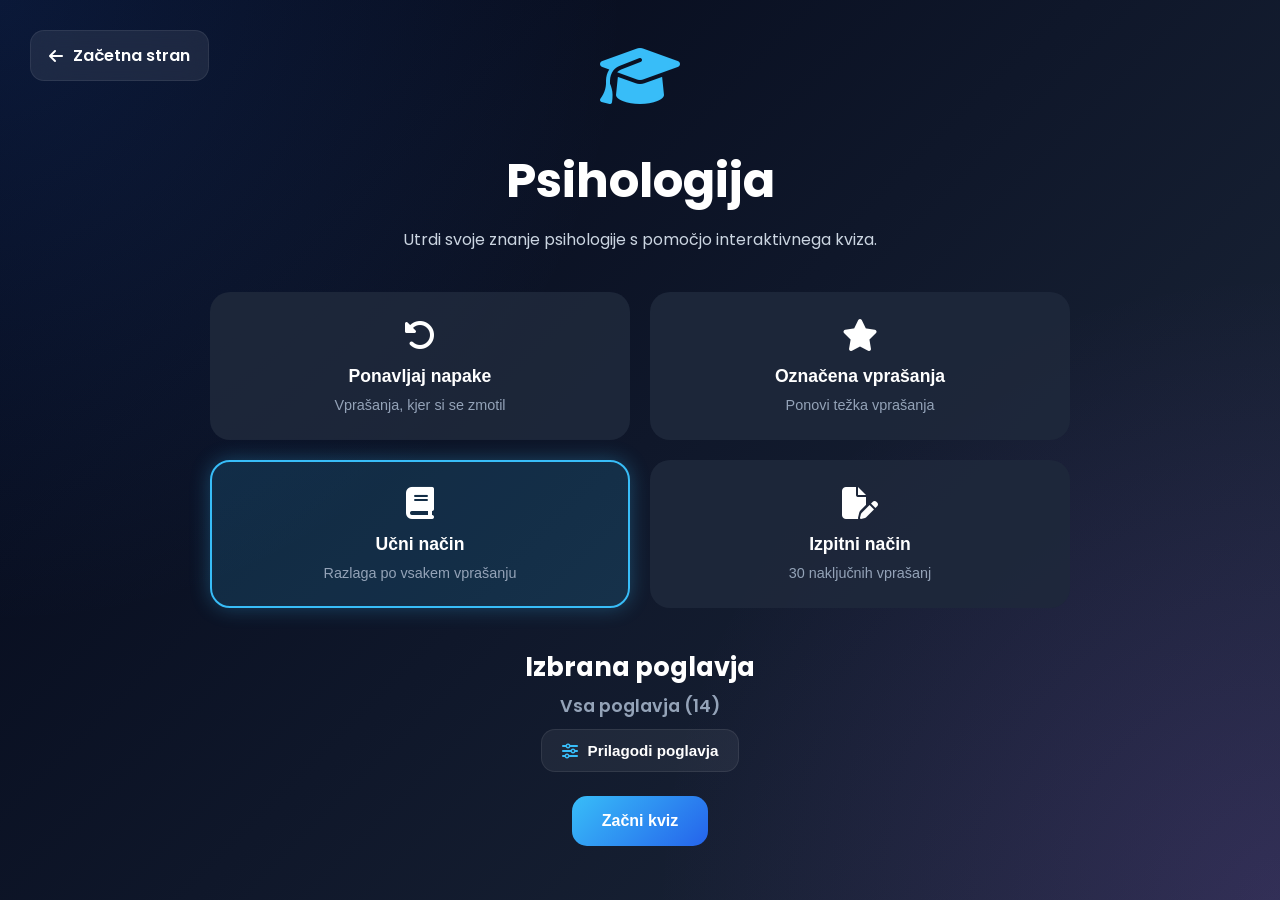
==== psihologija.html @ 47da4050 "Dodana psihologija" ====
<!doctype html>
<html lang="sl">
  <head>
    <meta charset="UTF-8" />
    <meta name="viewport" content="width=device-width, initial-scale=1.0" />
    <title>IV Study Hub | Psihologija</title>

    <!-- CSS -->
    <link rel="stylesheet" href="style.css" />
    <link rel="stylesheet" href="modal.css" />
    <link rel="icon" type="image/x-icon" href="/assets/favicon.ico" />

    <!-- Google Font -->
    <link
      href="https://fonts.googleapis.com/css2?family=Poppins:wght@300;400;500;600;700&display=swap"
      rel="stylesheet"
    />

    <!-- Ikone -->
    <link
      rel="stylesheet"
      href="https://cdnjs.cloudflare.com/ajax/libs/font-awesome/6.7.2/css/all.min.css"
    />
  </head>

  <body>
    <div class="background"></div>

    <div class="container">
      <a href="index.html" class="back-home">
        <i class="fa-solid fa-arrow-left"></i>
        <span>Začetna stran</span>
      </a>
      <!-- Začetni zaslon -->
      <div class="start-screen" id="startScreen">
        <div class="logo">
          <i class="fa-solid fa-graduation-cap"></i>
        </div>

        <h1>Psihologija</h1>

        <p class="subtitle">
          Utrdi svoje znanje psihologije s pomočjo interaktivnega kviza.
        </p>

        <div class="game-modes">
          <button class="mode-btn" id="mistakesBtn">
            <i class="fa-solid fa-rotate-left"></i>
            Ponavljaj napake
            <span>Vprašanja, kjer si se zmotil</span>
          </button>

          <button class="mode-btn" id="favoritesModeBtn">
            <i class="fa-solid fa-star"></i>
            Označena vprašanja
            <span>Ponovi težka vprašanja</span>
          </button>

          <button class="mode-btn" id="studyModeBtn">
            <i class="fa-solid fa-book"></i>
            Učni način
            <span>Razlaga po vsakem vprašanju</span>
          </button>

          <button class="mode-btn" id="examModeBtn">
            <i class="fa-solid fa-file-pen"></i>
            Izpitni način
            <span>30 naključnih vprašanj</span>
          </button>
        </div>

        <div class="category-selector">
          <div class="selected-categories">
            <h3>Izbrana poglavja</h3>
            <p id="selectedCount">Vsa poglavja (14)</p>
          </div>

          <button class="customize-btn" id="openCategoriesBtn">
            <i class="fa-solid fa-sliders"></i>
            <span>Prilagodi poglavja</span>
          </button>
        </div>

        <button class="start-btn" id="startBtn">Začni kviz</button>
      </div>

      <!-- Glavni kviz -->
      <div class="quiz-screen hidden" id="quizScreen">
        <div class="quiz-header">
          <div class="quiz-info">
            <div class="info-box">
              <span>Vprašanje</span>
              <strong id="questionCounter"> 1 / 30 </strong>
            </div>

            <div class="info-box">
              <span>Točke</span>
              <strong id="score"> 0 </strong>
            </div>

            <div class="info-box">
              <span>Kategorija</span>
              <strong id="categoryName"> Osnove </strong>
            </div>
          </div>

          <div class="progress-container">
            <div class="progress-bar">
              <div class="progress-fill" id="progressFill"></div>
            </div>
          </div>
        </div>

        <div class="quiz-card">
          <h2 id="question">Tukaj bo vprašanje...</h2>

          <div class="options-container" id="optionsContainer">
            <!-- JS vstavi odgovore -->
          </div>

          <div class="feedback" id="feedback"></div>

          <div class="explanation hidden" id="explanation">
            <!-- Razlaga -->
          </div>
          <div class="quiz-actions">
            <button id="quitBtn">⬅ Končaj kviz</button>
            <button id="favoriteBtn">☆ Označi vprašanje</button>
          </div>
          <button class="next-btn hidden" id="nextBtn">
            Naslednje vprašanje
          </button>
        </div>
      </div>

      <!-- Končni rezultat -->
      <div class="result-screen hidden" id="resultScreen">
        <div class="result-card">
          <div class="result-icon">
            <i class="fa-solid fa-trophy"></i>
          </div>

          <h1>Konec kviza!</h1>

          <p class="final-score" id="finalScore">0 / 30</p>

          <p class="grade" id="grade">Odlično!</p>

          <div class="result-buttons">
            <button id="restartBtn">Igraj znova</button>

            <button id="homeBtn">Domov</button>
          </div>
        </div>
      </div>
    </div>

    <!------Modal------>
    <div class="modal-overlay" id="categoriesModal">
      <div class="modal-content">
        <div class="modal-header">
          <h2>Izberi poglavja</h2>

          <button class="close-modal" id="closeCategoriesBtn">✕</button>
        </div>

        <div class="categories-grid">
          <label>
            <input type="checkbox" value="uvod" checked />
            <span>Uvod v psihologijo</span>
          </label>

          <label>
            <input type="checkbox" value="zivcni" checked />
            <span>Živčni sistem</span>
          </label>

          <label>
            <input type="checkbox" value="zaznavanje" checked />
            <span>Zaznavanje</span>
          </label>

          <label>
            <input type="checkbox" value="spanje" checked />
            <span>Spanje in zavest</span>
          </label>

          <label>
            <input type="checkbox" value="spomin" checked />
            <span>Pozornost in spomin</span>
          </label>

          <label>
            <input type="checkbox" value="custva" checked />
            <span>Čustva</span>
          </label>

          <label>
            <input type="checkbox" value="ucenje" checked />
            <span>Učenje</span>
          </label>

          <label>
            <input type="checkbox" value="laganje" checked />
            <span>Laganje in poligraf</span>
          </label>

          <label>
            <input type="checkbox" value="misljenje" checked />
            <span>Mišljenje</span>
          </label>

          <label>
            <input type="checkbox" value="socialna" checked />
            <span>Socialna psihologija</span>
          </label>

          <label>
            <input type="checkbox" value="motivacija" checked />
            <span>Motivacija</span>
          </label>

          <label>
            <input type="checkbox" value="psihopatologija" checked />
            <span>Psihopatologija</span>
          </label>

          <label>
            <input type="checkbox" value="osebnost" checked />
            <span>Osebnost</span>
          </label>

          <label>
            <input type="checkbox" value="inteligentnost" checked />
            <span>Inteligentnost</span>
          </label>
        </div>

        <div class="modal-actions">
          <button id="selectAllBtn" class="secondary-btn">Izberi vse</button>

          <button id="clearAllBtn" class="secondary-btn">Počisti</button>

          <button id="saveCategoriesBtn" class="save-btn">Shrani</button>
        </div>
      </div>
    </div>

    <!-- JavaScript -->
    <script src="psihologija.js"></script>
    <script src="script.js"></script>
  </body>
</html>
---- style.css ----
/* ===== RESET ===== */

* {
  margin: 0;
  padding: 0;
  box-sizing: border-box;
}

body {
  font-family: "Poppins", sans-serif;
  min-height: 100vh;
  overflow-x: hidden;
  color: white;
  background: #0f172a;
}

/* ===== OZADJE ===== */

.background {
  position: fixed;
  inset: 0;
  z-index: -1;

  background:
    radial-gradient(
      circle at top left,
      rgba(59, 130, 246, 0.15),
      transparent 40%
    ),
    radial-gradient(
      circle at bottom right,
      rgba(168, 85, 247, 0.15),
      transparent 40%
    ),
    linear-gradient(135deg, #020617, #0f172a, #1e293b);
}

/* ===== FVV STUDY HUB ===== */

.subject-btn {
  text-decoration: none;
  text-align: center;
}

.subject-btn i {
  display: block;
  font-size: 2rem;
  margin-bottom: 15px;
}

.subject-btn span {
  display: block;
  margin-top: 10px;
}

.subject-btn.disabled {
  opacity: 0.5;
  cursor: not-allowed;
}

.subject-btn.disabled:hover {
  transform: none;
  border-color: transparent;
}

.home-container h1,
.start-screen h1 {
  font-size: 3rem;
  margin-bottom: 10px;
}

.home-container .subtitle,
.subtitle {
  margin-bottom: 40px;
}

.best-score {
  margin-top: 20px;
  text-align: center;

  color: #94a3b8;
  font-size: 0.95rem;
}

/* ===== CONTAINER ===== */

.container {
  width: 100%;
  max-width: 900px;
  margin: auto;
  padding: 30px 20px;
}

.hidden {
  display: none;
}

/* ===== ZAČETNI ZASLON ===== */

.start-screen {
  text-align: center;
  animation: fadeIn 0.5s ease;
}

.logo {
  font-size: 4rem;
  color: #38bdf8;

  margin-bottom: 20px;
}

.subtitle {
  color: #cbd5e1;
}

/* ===== NAČINI ===== */

.game-modes {
  display: grid;
  grid-template-columns: 1fr 1fr;

  gap: 20px;

  margin-bottom: 40px;
}

.mode-btn {
  position: relative;

  background: rgba(30, 41, 59, 0.9);
  color: white;

  border: 2px solid transparent;
  border-radius: 20px;

  padding: 25px;

  cursor: pointer;

  font-size: 1.1rem;
  font-weight: 600;

  transition: 0.3s;
}

.mode-btn i {
  display: block;

  font-size: 2rem;

  margin-bottom: 15px;
}

.mode-btn span {
  display: block;

  margin-top: 10px;

  color: #94a3b8;

  font-size: 0.9rem;
  font-weight: 400;
}

.mode-btn:hover {
  transform: translateY(-5px);
  border-color: #38bdf8;
}

.mode-btn.active {
  border-color: #38bdf8;

  background: rgba(56, 189, 248, 0.15);

  box-shadow: 0 0 20px rgba(56, 189, 248, 0.3);
}

/* ===== GUMBI ===== */

.start-btn,
.next-btn,
.result-buttons button {
  background: linear-gradient(135deg, #38bdf8, #2563eb);

  color: white;

  border: none;
  border-radius: 15px;

  padding: 16px 30px;

  font-size: 1rem;
  font-weight: 600;

  cursor: pointer;

  transition: 0.3s;
}

.start-btn:hover,
.next-btn:hover,
.result-buttons button:hover {
  transform: translateY(-3px);

  box-shadow: 0 10px 25px rgba(37, 99, 235, 0.4);
}

/* ===== KVIZ HEADER ===== */

.quiz-header {
  margin-bottom: 30px;
}

.quiz-info {
  display: flex;
  justify-content: space-between;

  gap: 20px;

  margin-bottom: 20px;
}

.info-box {
  flex: 1;

  padding: 15px;

  text-align: center;

  background: rgba(30, 41, 59, 0.9);

  border-radius: 15px;
}

.info-box span {
  display: block;

  color: #94a3b8;

  font-size: 0.9rem;
}

.info-box strong {
  font-size: 1.3rem;
}

/* ===== PROGRESS ===== */

.progress-container {
  width: 100%;
}

.progress-bar {
  height: 12px;

  overflow: hidden;

  background: #1e293b;

  border-radius: 999px;
}

.progress-fill {
  height: 100%;
  width: 0;

  background: linear-gradient(90deg, #38bdf8, #2563eb);

  transition: width 0.4s ease;
}

/* ===== KARTICE ===== */

.quiz-card,
.result-card {
  padding: 40px;

  background: rgba(30, 41, 59, 0.95);

  border-radius: 25px;

  animation: fadeIn 0.4s ease;
}

.quiz-card h2 {
  margin-bottom: 30px;

  line-height: 1.5;
}

/* ===== ODGOVORI ===== */

.options-container {
  display: flex;
  flex-direction: column;

  gap: 15px;
}

.option-btn {
  padding: 18px;

  text-align: left;

  background: #334155;
  color: white;

  border: none;
  border-radius: 16px;

  font-size: 1rem;

  cursor: pointer;

  transition: 0.25s;
}

.option-btn:hover {
  transform: translateX(5px);

  background: #475569;
}

.option-btn.correct {
  background: #22c55e;
}

.option-btn.wrong {
  background: #ef4444;
}

.option-btn:disabled {
  cursor: default;
}

/* ===== POVRATNA INFORMACIJA ===== */

.feedback {
  margin-top: 25px;

  font-size: 1.2rem;
  font-weight: 600;
}

.explanation {
  margin-top: 20px;

  padding: 20px;

  background: rgba(15, 23, 42, 0.7);

  border-radius: 15px;

  color: #cbd5e1;

  line-height: 1.7;
}

.next-btn {
  margin-top: 25px;
}

/* ===== REZULTATI ===== */

.result-screen {
  text-align: center;
}

.result-icon {
  font-size: 5rem;

  color: gold;

  margin-bottom: 20px;
}

.final-score {
  margin: 20px 0;

  font-size: 3rem;
  font-weight: 700;
}

.grade {
  margin-bottom: 30px;

  color: #38bdf8;

  font-size: 1.5rem;
}

.result-buttons {
  display: flex;
  justify-content: center;

  gap: 15px;
}

/* ===== AKCIJSKI GUMBI ===== */

.quiz-actions {
  display: flex;
  gap: 10px;

  margin-top: 20px;
}

#favoriteBtn,
#quitBtn {
  flex: 1;

  min-width: 0;

  padding: 12px 10px;

  border: none;
  border-radius: 12px;

  font-size: 0.9rem;
  font-weight: 600;

  cursor: pointer;

  transition: all 0.25s ease;
}

#favoriteBtn {
  background: rgba(245, 158, 11, 0.15);
  color: #fbbf24;
}

#favoriteBtn:hover {
  background: rgba(245, 158, 11, 0.25);

  transform: translateY(-2px);
}

#quitBtn {
  background: rgba(239, 68, 68, 0.12);
  color: #f87171;
}

#quitBtn:hover {
  background: rgba(239, 68, 68, 0.2);

  transform: translateY(-2px);
}

#favoriteBtn:active,
#quitBtn:active {
  transform: translateY(0);
}

/* ===== STATISTIKA ===== */

.stats {
  margin-top: 30px;

  padding: 20px;

  background: rgba(15, 23, 42, 0.6);

  border-radius: 18px;

  text-align: left;
}

.stats h3 {
  margin-bottom: 15px;

  color: #38bdf8;
}

.stats-row {
  display: flex;
  justify-content: space-between;

  margin: 10px 0;
}

/* ===== PRAZEN ZASLON ===== */

.empty-state {
  padding: 30px;

  text-align: center;

  color: #cbd5e1;
}

.empty-state i {
  font-size: 3rem;

  margin-bottom: 15px;

  color: #f59e0b;
}

/* ===== NAZAJ DOMOV ===== */

.back-home {
  position: absolute;
  top: 30px;
  left: 30px;

  display: flex;
  align-items: center;
  gap: 10px;

  padding: 12px 18px;

  color: white;
  text-decoration: none;

  font-size: 1rem;
  font-weight: 600;

  background: rgba(255, 255, 255, 0.08);

  border: 1px solid rgba(255, 255, 255, 0.08);

  border-radius: 14px;

  backdrop-filter: blur(12px);

  transition: all 0.25s ease;

  z-index: 100;
}

.back-home:hover {
  transform: translateX(-4px);

  background: rgba(255, 255, 255, 0.14);
}

.back-home i {
  font-size: 1rem;
}

/* ===== IZBRANA POGLAVJA ===== */

.selected-categories h3 {
  margin-bottom: 6px;

  font-size: 1.6rem;
}

.selected-categories p {
  color: #94a3b8;

  font-size: 1.1rem;
  font-weight: 600;
}

/* ===== PRILAGODI POGLAVJA ===== */

.customize-btn {
  display: inline-flex;
  align-items: center;
  gap: 10px;

  margin-top: 10px;
  margin-bottom: 24px;

  padding: 12px 20px;

  background: rgba(255, 255, 255, 0.06);

  border: 1px solid rgba(255, 255, 255, 0.08);

  border-radius: 14px;

  color: white;

  font-size: 0.95rem;
  font-weight: 600;

  cursor: pointer;

  transition: all 0.25s ease;
}

.customize-btn:hover {
  background: rgba(255, 255, 255, 0.12);

  border-color: rgba(56, 189, 248, 0.35);

  transform: translateY(-2px);
}

.customize-btn i {
  color: #38bdf8;

  font-size: 1rem;
}

/* ===== ANIMACIJE ===== */

@keyframes fadeIn {
  from {
    opacity: 0;
    transform: translateY(20px);
  }

  to {
    opacity: 1;
    transform: translateY(0);
  }
}

/* ===== MOBILNE NAPRAVE ===== */

@media (max-width: 768px) {
  .start-screen h1 {
    font-size: 2.2rem;
  }

  .game-modes {
    grid-template-columns: 1fr;
  }

  .quiz-info {
    flex-direction: column;
  }

  .quiz-card,
  .result-card {
    padding: 25px;
  }

  .quiz-card {
    margin: 15px;

    padding: 25px 20px;

    border-radius: 24px;
  }

  #question {
    font-size: 2rem;

    line-height: 1.3;
  }

  .result-buttons {
    flex-direction: column;
  }

  .stats-grid {
    grid-template-columns: repeat(3, 1fr);

    gap: 10px;
  }

  .stat-card {
    padding: 15px 10px;
  }

  .stat-card h3 {
    font-size: 0.9rem;
  }

  .stat-card span {
    font-size: 2rem;
  }

  .option-container.truefalse {
    display: grid;

    grid-template-columns: 1fr 1fr;

    gap: 12px;
  }

  .back-home {
    top: 20px;
    left: 20px;

    padding: 10px 14px;

    font-size: 0.9rem;
  }

  .back-home span {
    display: none;
  }
}
---- modal.css ----
.modal-overlay {
  position: fixed;
  inset: 0;

  display: flex;
  justify-content: center;
  align-items: center;

  opacity: 0;
  visibility: hidden;
  pointer-events: none;

  background: rgba(0, 0, 0, 0.6);

  z-index: 1000;

  transition:
    opacity 0.18s ease,
    visibility 0.18s ease;
}

.modal-overlay.active {
  opacity: 1;
  visibility: visible;
  pointer-events: auto;
}

.modal-content {
  width: 90%;
  max-width: 850px;

  background: rgba(20, 33, 61, 0.95);

  border-radius: 28px;

  padding: 35px;

  border: 1px solid rgba(255, 255, 255, 0.08);

  box-shadow: 0 25px 60px rgba(0, 0, 0, 0.45);

  backdrop-filter: blur(18px);

  transform: translateY(12px) scale(0.98);

  opacity: 0;

  transition:
    transform 0.2s ease,
    opacity 0.2s ease;
}

.modal-overlay.active .modal-content {
  transform: translateY(0) scale(1);

  opacity: 1;
}

.modal-header {
  display: flex;
  justify-content: space-between;
  align-items: center;

  margin-bottom: 30px;
}

.modal-header h2 {
  font-size: 2rem;
  font-weight: 700;
}

.close-modal {
  width: 44px;
  height: 44px;

  border: none;
  border-radius: 14px;

  background: rgba(255, 255, 255, 0.05);

  color: white;

  font-size: 1.4rem;

  cursor: pointer;

  transition:
    background-color 0.18s ease,
    transform 0.18s ease;
}

.close-modal:hover {
  background: rgba(255, 255, 255, 0.12);
  transform: scale(1.05);
}

.categories-grid {
  display: grid;

  grid-template-columns: repeat(2, 1fr);

  gap: 18px;
}

.categories-grid input {
  position: absolute;
  opacity: 0;
  pointer-events: none;
}

.categories-grid label {
  cursor: pointer;
}

.categories-grid span {
  display: flex;
  align-items: center;
  gap: 14px;

  width: 100%;

  padding: 18px 22px;

  border-radius: 18px;

  background: rgba(255, 255, 255, 0.05);

  border: 2px solid transparent;

  transition:
    background-color 0.18s ease,
    border-color 0.18s ease,
    transform 0.18s ease;
}

.categories-grid span:hover {
  background: rgba(255, 255, 255, 0.075);

  transform: translateY(-1px);
}

.categories-grid span::before {
  content: "";

  width: 24px;
  height: 24px;

  border-radius: 8px;

  border: 2px solid rgba(255, 255, 255, 0.25);

  display: flex;
  align-items: center;
  justify-content: center;

  font-size: 14px;
  font-weight: 700;

  transition:
    background-color 0.18s ease,
    border-color 0.18s ease,
    transform 0.18s ease;

  flex-shrink: 0;
}

.categories-grid input:checked + span {
  border-color: rgba(56, 189, 248, 0.45);

  background: rgba(56, 189, 248, 0.12);
}

.categories-grid input:checked + span::before {
  transform: scale(1.05);
  content: "✓";

  background: linear-gradient(135deg, #38bdf8, #2563eb);

  border-color: transparent;

  color: white;
}

.modal-actions {
  display: flex;
  justify-content: flex-end;

  gap: 12px;

  margin-top: 35px;
}

.modal-actions button {
  padding: 14px 24px;

  border: none;
  border-radius: 14px;

  font-size: 0.95rem;
  font-weight: 600;

  cursor: pointer;

  transition:
    background-color 0.18s ease,
    transform 0.18s ease,
    box-shadow 0.18s ease;
}

.secondary-btn {
  background: rgba(255, 255, 255, 0.08);

  color: white;
}

.secondary-btn:hover {
  background: rgba(255, 255, 255, 0.14);

  transform: translateY(-1px);
}

.save-btn {
  background: linear-gradient(135deg, #38bdf8, #2563eb);

  color: white;

  box-shadow: 0 10px 25px rgba(37, 99, 235, 0.35);
}

.save-btn:hover {
  transform: translateY(-1px);

  box-shadow: 0 12px 24px rgba(37, 99, 235, 0.4);
}

.categories-grid label:active span,
.modal-actions button:active,
.close-modal:active {
  transform: scale(0.98);
}

@media (max-width: 768px) {
  .modal-content {
    padding: 25px;
  }

  .categories-grid {
    grid-template-columns: 1fr;
  }

  .modal-actions {
    flex-direction: column;
  }

  .modal-actions button {
    width: 100%;
  }
}
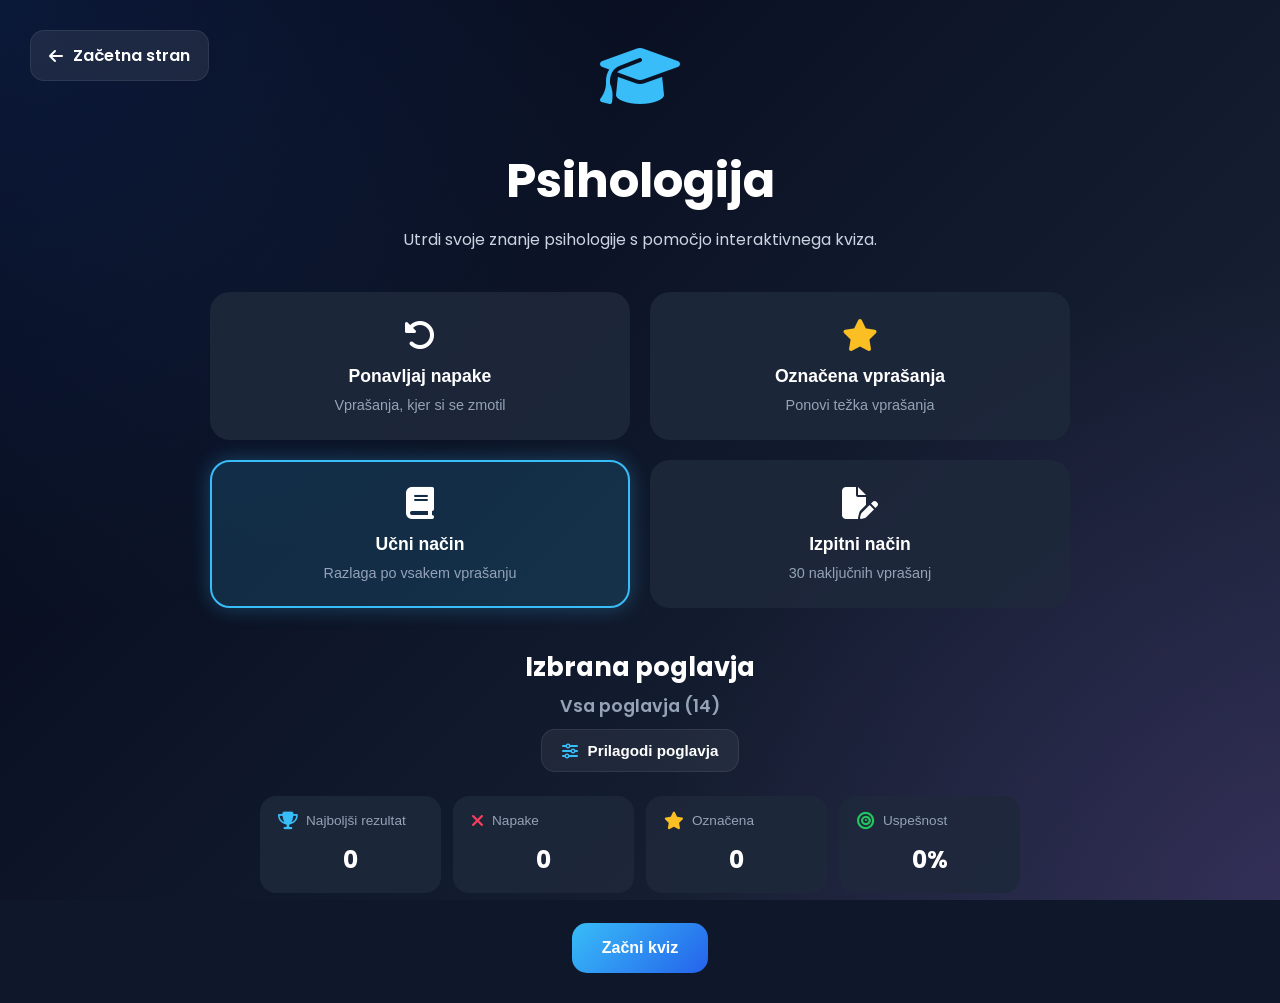
==== commit 3a52e1d2: "Izboljsava postavitve" ====
--- a/psihologija.html
+++ b/psihologija.html
@@ -3,7 +3,7 @@
   <head>
     <meta charset="UTF-8" />
     <meta name="viewport" content="width=device-width, initial-scale=1.0" />
-    <title>IV Study Hub | Psihologija</title>
+    <title>IV Study | Psihologija</title>
 
     <!-- CSS -->
     <link rel="stylesheet" href="style.css" />
@@ -81,29 +81,77 @@
           </button>
         </div>
 
+        <div class="dashboard">
+          <div class="dashboard-card">
+            <div class="dashboard-top">
+              <i class="fa-solid fa-trophy"></i>
+              <span>Najboljši rezultat</span>
+            </div>
+
+            <strong id="dashboardBest">0</strong>
+          </div>
+
+          <div class="dashboard-card">
+            <div class="dashboard-top">
+              <i class="fa-solid fa-xmark"></i>
+              <span>Napake</span>
+            </div>
+
+            <strong id="dashboardMistakes">0</strong>
+          </div>
+
+          <div class="dashboard-card">
+            <div class="dashboard-top">
+              <i class="fa-solid fa-star"></i>
+              <span>Označena</span>
+            </div>
+
+            <strong id="dashboardFavorites">0</strong>
+          </div>
+
+          <div class="dashboard-card">
+            <div class="dashboard-top">
+              <i class="fa-solid fa-bullseye"></i>
+              <span>Uspešnost</span>
+            </div>
+
+            <strong id="dashboardAccuracy">0%</strong>
+          </div>
+        </div>
+
         <button class="start-btn" id="startBtn">Začni kviz</button>
       </div>
 
       <!-- Glavni kviz -->
       <div class="quiz-screen hidden" id="quizScreen">
         <div class="quiz-header">
-          <div class="quiz-info">
-            <div class="info-box">
-              <span>Vprašanje</span>
-              <strong id="questionCounter"> 1 / 30 </strong>
-            </div>
-
-            <div class="info-box">
-              <span>Točke</span>
-              <strong id="score"> 0 </strong>
-            </div>
-
-            <div class="info-box">
-              <span>Kategorija</span>
-              <strong id="categoryName"> Osnove </strong>
-            </div>
-          </div>
-
+          <div class="quiz-top-row">
+            <div class="quiz-info">
+              <div class="info-box">
+                <span>Vprašanje</span>
+                <strong id="questionCounter"> 1 / 30 </strong>
+              </div>
+
+              <div class="info-box">
+                <span>Točke</span>
+                <strong id="score"> 0 </strong>
+              </div>
+
+              <div class="info-box">
+                <span>Kategorija</span>
+                <strong id="categoryName"> Osnove </strong>
+              </div>
+            </div>
+
+            <div class="header-actions">
+              <button id="favoriteBtn" class="action-btn favorite-btn">
+                <i class="fa-regular fa-star"></i>
+              </button>
+              <button id="quitBtn" class="action-btn quit-btn">
+                <i class="fa-solid fa-xmark"></i>
+              </button>
+            </div>
+          </div>
           <div class="progress-container">
             <div class="progress-bar">
               <div class="progress-fill" id="progressFill"></div>
@@ -122,10 +170,6 @@
 
           <div class="explanation hidden" id="explanation">
             <!-- Razlaga -->
-          </div>
-          <div class="quiz-actions">
-            <button id="quitBtn">⬅ Končaj kviz</button>
-            <button id="favoriteBtn">☆ Označi vprašanje</button>
           </div>
           <button class="next-btn hidden" id="nextBtn">
             Naslednje vprašanje
--- a/style.css
+++ b/style.css
@@ -35,7 +35,7 @@
     linear-gradient(135deg, #020617, #0f172a, #1e293b);
 }
 
-/* ===== FVV STUDY HUB ===== */
+/* ===== FVV STUDY ===== */
 
 .subject-btn {
   text-decoration: none;
@@ -211,10 +211,104 @@
   margin-bottom: 30px;
 }
 
+.quiz-top-row {
+  display: flex;
+  justify-content: space-between;
+  align-items: flex-start;
+  gap: 16px;
+}
+
+.header-actions {
+  justify-content: center;
+  margin-top: 16px;
+  display: flex;
+  gap: 10px;
+  flex-shrink: 0;
+}
+
+.header-actions button {
+  width: 48px;
+  height: 48px;
+
+  border: none;
+  border-radius: 14px;
+
+  cursor: pointer;
+
+  display: flex;
+  align-items: center;
+  justify-content: center;
+
+  font-size: 1.1rem;
+
+  transition: 0.2s ease;
+}
+
+#favoriteBtn {
+  background: rgba(245, 158, 11, 0.12);
+  color: #fbbf24;
+}
+
+#favoriteBtn:hover {
+  background: rgba(245, 158, 11, 0.22);
+}
+
+#quitBtn {
+  background: rgba(239, 68, 68, 0.12);
+  color: #f87171;
+}
+
+#quitBtn:hover {
+  background: rgba(239, 68, 68, 0.22);
+}
+
+.header-actions button:hover {
+  transform: translateY(-2px);
+}
+
+.favorite-btn {
+  transition:
+    background 0.2s ease,
+    transform 0.15s ease;
+}
+
+.favorite-btn i {
+  transition:
+    color 0.2s ease,
+    transform 0.25s ease;
+}
+
+.favorite-btn:active {
+  transform: scale(0.95);
+}
+
+.favorite-btn.active {
+  background: rgba(255, 193, 7, 0.15);
+}
+
+.favorite-btn.active i {
+  color: #ffc107;
+  transform: scale(1.2);
+  animation: starPop 0.3s ease;
+}
+
+@keyframes starPop {
+  0% {
+    transform: scale(0.8) rotate(-15deg);
+  }
+
+  50% {
+    transform: scale(1.35) rotate(10deg);
+  }
+
+  100% {
+    transform: scale(1.2) rotate(0deg);
+  }
+}
+
 .quiz-info {
   display: flex;
-  justify-content: space-between;
-
+  flex: 1;
   gap: 20px;
 
   margin-bottom: 20px;
@@ -298,6 +392,8 @@
 }
 
 .option-btn {
+  position: relative;
+  overflow: hidden;
   padding: 18px;
 
   text-align: left;
@@ -312,27 +408,51 @@
 
   cursor: pointer;
 
-  transition: 0.25s;
+  transition:
+    background-color 0.2s ease,
+    transform 0.15s ease,
+    box-shadow 0.2s ease;
 }
 
 .option-btn:hover {
   transform: translateX(5px);
-
   background: #475569;
 }
 
+.option-btn:active {
+  transform: scale(0.98);
+}
+
 .option-btn.correct {
-  background: #22c55e;
+  background: #0a361a;
+  animation: answerReveal 0.35s ease;
 }
 
 .option-btn.wrong {
-  background: #ef4444;
+  background: #631414;
+  animation: answerReveal 0.35s ease;
 }
 
 .option-btn:disabled {
   cursor: default;
 }
 
+@keyframes answerReveal {
+  0% {
+    transform: scale(0.96);
+    opacity: 0.8;
+  }
+
+  60% {
+    transform: scale(1.02);
+  }
+
+  100% {
+    transform: scale(1);
+    opacity: 1;
+  }
+}
+
 /* ===== POVRATNA INFORMACIJA ===== */
 
 .feedback {
@@ -358,6 +478,20 @@
 
 .next-btn {
   margin-top: 25px;
+}
+
+.next-btn {
+  opacity: 0;
+  transform: translateY(10px);
+
+  transition:
+    opacity 0.25s ease,
+    transform 0.25s ease;
+}
+
+.next-btn.show {
+  opacity: 1;
+  transform: translateY(0);
 }
 
 /* ===== REZULTATI ===== */
@@ -394,61 +528,6 @@
   justify-content: center;
 
   gap: 15px;
-}
-
-/* ===== AKCIJSKI GUMBI ===== */
-
-.quiz-actions {
-  display: flex;
-  gap: 10px;
-
-  margin-top: 20px;
-}
-
-#favoriteBtn,
-#quitBtn {
-  flex: 1;
-
-  min-width: 0;
-
-  padding: 12px 10px;
-
-  border: none;
-  border-radius: 12px;
-
-  font-size: 0.9rem;
-  font-weight: 600;
-
-  cursor: pointer;
-
-  transition: all 0.25s ease;
-}
-
-#favoriteBtn {
-  background: rgba(245, 158, 11, 0.15);
-  color: #fbbf24;
-}
-
-#favoriteBtn:hover {
-  background: rgba(245, 158, 11, 0.25);
-
-  transform: translateY(-2px);
-}
-
-#quitBtn {
-  background: rgba(239, 68, 68, 0.12);
-  color: #f87171;
-}
-
-#quitBtn:hover {
-  background: rgba(239, 68, 68, 0.2);
-
-  transform: translateY(-2px);
-}
-
-#favoriteBtn:active,
-#quitBtn:active {
-  transform: translateY(0);
 }
 
 /* ===== STATISTIKA ===== */
@@ -595,6 +674,52 @@
   font-size: 1rem;
 }
 
+.review-section {
+  margin-top: 35px;
+
+  text-align: left;
+}
+
+.review-section h3 {
+  margin-bottom: 20px;
+
+  color: #38bdf8;
+}
+
+.review-item {
+  margin-bottom: 20px;
+
+  padding: 20px;
+
+  border-radius: 16px;
+
+  background: rgba(15, 23, 42, 0.7);
+}
+
+.review-item h4 {
+  margin-bottom: 15px;
+
+  color: #f87171;
+}
+
+.review-item p {
+  margin-bottom: 12px;
+
+  line-height: 1.6;
+}
+
+.review-explanation {
+  margin-top: 15px;
+
+  padding: 15px;
+
+  border-radius: 12px;
+
+  background: rgba(30, 41, 59, 0.8);
+
+  color: #cbd5e1;
+}
+
 /* ===== ANIMACIJE ===== */
 
 @keyframes fadeIn {
@@ -638,7 +763,7 @@
   }
 
   #question {
-    font-size: 2rem;
+    font-size: 1.5rem;
 
     line-height: 1.3;
   }
@@ -685,4 +810,186 @@
   .back-home span {
     display: none;
   }
-}
+
+  .dashboard {
+    grid-template-columns: repeat(2, 1fr);
+
+    gap: 10px;
+  }
+
+  .dashboard-card {
+    padding: 14px;
+  }
+
+  .dashboard-card strong {
+    font-size: 1.7rem;
+  }
+
+  .dashboard-top span {
+    font-size: 0.8rem;
+  }
+  .quiz-top-row {
+    display: grid;
+    grid-template-columns: 1fr auto;
+    align-items: start;
+    gap: 12px;
+    margin-bottom: 15px;
+  }
+
+  .quiz-info {
+    display: grid;
+    grid-template-columns: repeat(3, 1fr);
+    gap: 8px;
+    margin-bottom: 0;
+    margin-top: 10px;
+  }
+
+  .info-box {
+    padding: 12px 8px;
+    border-radius: 14px;
+  }
+
+  .info-box span {
+    font-size: 0.8rem;
+  }
+
+  .info-box strong {
+    font-size: 1rem;
+  }
+
+  .header-actions {
+    display: flex;
+    flex-direction: column;
+    gap: 8px;
+    margin-top: 0;
+
+    width: auto;
+    justify-content: flex-start;
+  }
+
+  .header-actions button {
+    width: 40px;
+    height: 40px;
+    border-radius: 12px;
+  }
+
+  .header-actions i {
+    font-size: 0.95rem;
+  }
+}
+
+/* ===== DASHBOARD ===== */
+
+.dashboard {
+  display: grid;
+  grid-template-columns: repeat(4, 1fr);
+
+  gap: 12px;
+
+  max-width: 760px;
+
+  margin: 0 auto 30px;
+}
+
+.dashboard-card {
+  padding: 16px 18px;
+
+  background: rgba(30, 41, 59, 0.9);
+
+  border-radius: 16px;
+
+  text-align: center;
+
+  transition: 0.25s ease;
+}
+
+.dashboard-card:hover {
+  transform: translateY(-3px);
+
+  background: rgba(40, 51, 69, 0.95);
+}
+
+.dashboard-top {
+  display: flex;
+  align-items: center;
+
+  gap: 8px;
+
+  margin-bottom: 12px;
+}
+
+.dashboard-top i {
+  font-size: 1.1rem;
+}
+
+.dashboard-top span {
+  color: #94a3b8;
+
+  font-size: 0.85rem;
+
+  font-weight: 500;
+}
+
+.dashboard-card strong {
+  display: block;
+
+  font-size: 1.5rem;
+
+  font-weight: 700;
+}
+
+/* Barve ikon */
+
+.fa-trophy {
+  color: #38bdf8;
+}
+
+.fa-xmark {
+  color: #f43f5e;
+}
+
+.fa-star {
+  color: #fbbf24;
+}
+
+.fa-bullseye {
+  color: #22c55e;
+}
+
+/* ===== DASHBOARD MOBILE FIX ====== */
+
+@media (max-width: 768px) {
+  .dashboard {
+    display: grid;
+
+    grid-template-columns: repeat(2, 1fr);
+
+    gap: 10px;
+
+    width: 100%;
+  }
+
+  .dashboard-card {
+    padding: 14px 12px;
+
+    min-width: 0;
+  }
+
+  .dashboard-top {
+    gap: 6px;
+  }
+
+  .dashboard-top i {
+    font-size: 0.9rem;
+  }
+
+  .dashboard-top span {
+    font-size: 0.75rem;
+
+    line-height: 1.2;
+  }
+
+  .dashboard-card strong {
+    font-size: 1.6rem;
+  }
+}
--- a/modal.css
+++ b/modal.css
@@ -28,6 +28,10 @@
 .modal-content {
   width: 90%;
   max-width: 850px;
+  max-height: 90vh;
+  overflow-y: auto;
+  scrollbar-width: none;
+  -ms-overflow-style: none;
 
   background: rgba(20, 33, 61, 0.95);
 
@@ -39,7 +43,7 @@
 
   box-shadow: 0 25px 60px rgba(0, 0, 0, 0.45);
 
-  backdrop-filter: blur(18px);
+  background: #16213d;
 
   transform: translateY(12px) scale(0.98);
 
@@ -48,6 +52,10 @@
   transition:
     transform 0.2s ease,
     opacity 0.2s ease;
+}
+
+.modal-content::-webkit-scrollbar {
+  display: none;
 }
 
 .modal-overlay.active .modal-content {
@@ -241,18 +249,45 @@
 
 @media (max-width: 768px) {
   .modal-content {
-    padding: 25px;
-  }
-
+    width: calc(100% - 24px);
+    max-height: 90vh;
+
+    padding: 20px;
+
+    border-radius: 24px;
+  }
+
+  .categories-grid {
+    grid-template-columns: repeat(2, 1fr);
+    gap: 12px;
+  }
+
+  .categories-grid span {
+    padding: 6px 4px;
+    margin: 5px 0px;
+
+    font-size: 0.9rem;
+
+    border-radius: 16px;
+  }
+
+  .categories-grid span::before {
+    width: 16px;
+    height: 16px;
+
+    font-size: 0.9rem;
+
+    margin: 0 5px;
+  }
+}
+
+@media (max-width: 480px) {
   .categories-grid {
     grid-template-columns: 1fr;
   }
 
-  .modal-actions {
-    flex-direction: column;
-  }
-
-  .modal-actions button {
-    width: 100%;
-  }
-}
+  .categories-grid span {
+    padding: 14px 18px;
+    font-size: 1rem;
+  }
+}
